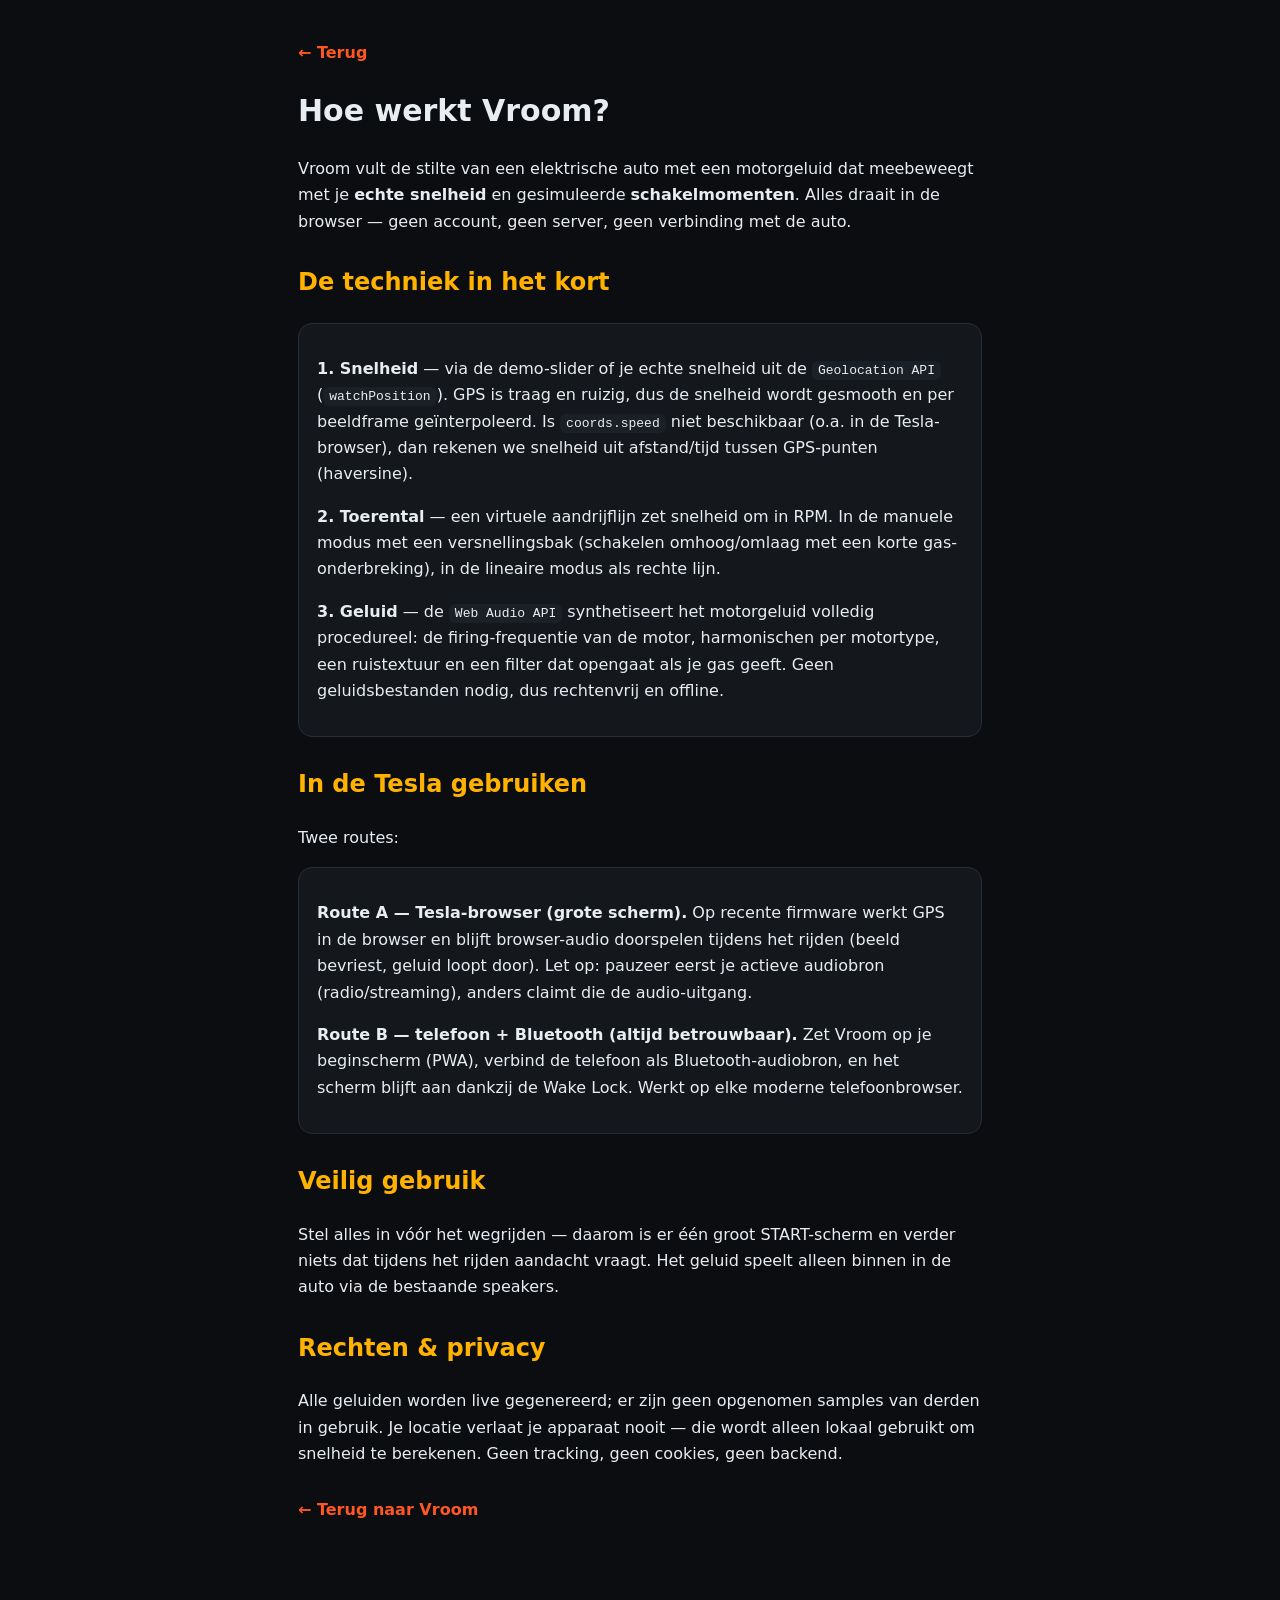
==== about.html @ e0e7636e "feat: Vroom — procedurele EV-motorgeluid PWA + GitHub Pages deploy Statische web-app (geen buildstap" ====
<!DOCTYPE html>
<html lang="nl">
<head>
  <meta charset="UTF-8" />
  <meta name="viewport" content="width=device-width, initial-scale=1.0, viewport-fit=cover" />
  <meta name="theme-color" content="#0b0d10" />
  <title>Vroom — hoe werkt het?</title>
  <link rel="stylesheet" href="./styles.css" />
  <style>
    .doc { max-width: 720px; margin: 0 auto; padding: 24px 18px 60px; line-height: 1.65; }
    .doc h1 { font-size: 30px; }
    .doc h2 { margin-top: 28px; color: var(--accent-2); }
    .doc a.back { color: var(--accent); text-decoration: none; font-weight: 700; }
    .doc code { background: var(--panel-2); padding: 2px 6px; border-radius: 6px; }
    .doc .card { background: var(--panel); border: 1px solid var(--line); border-radius: 14px; padding: 16px 18px; margin: 14px 0; }
  </style>
</head>
<body>
  <div class="doc">
    <p><a class="back" href="./index.html">← Terug</a></p>
    <h1>Hoe werkt Vroom?</h1>
    <p>Vroom vult de stilte van een elektrische auto met een motorgeluid dat
       meebeweegt met je <b>echte snelheid</b> en gesimuleerde
       <b>schakelmomenten</b>. Alles draait in de browser — geen account,
       geen server, geen verbinding met de auto.</p>

    <h2>De techniek in het kort</h2>
    <div class="card">
      <p><b>1. Snelheid</b> — via de demo-slider of je echte snelheid uit de
         <code>Geolocation API</code> (<code>watchPosition</code>). GPS is traag
         en ruizig, dus de snelheid wordt gesmooth en per beeldframe
         geïnterpoleerd. Is <code>coords.speed</code> niet beschikbaar (o.a. in
         de Tesla-browser), dan rekenen we snelheid uit afstand/tijd tussen
         GPS-punten (haversine).</p>
      <p><b>2. Toerental</b> — een virtuele aandrijflijn zet snelheid om in RPM.
         In de manuele modus met een versnellingsbak (schakelen omhoog/omlaag
         met een korte gas-onderbreking), in de lineaire modus als rechte lijn.</p>
      <p><b>3. Geluid</b> — de <code>Web Audio API</code> synthetiseert het
         motorgeluid volledig procedureel: de firing-frequentie van de motor,
         harmonischen per motortype, een ruistextuur en een filter dat opengaat
         als je gas geeft. Geen geluidsbestanden nodig, dus rechtenvrij en
         offline.</p>
    </div>

    <h2>In de Tesla gebruiken</h2>
    <p>Twee routes:</p>
    <div class="card">
      <p><b>Route A — Tesla-browser (grote scherm).</b> Op recente firmware
         werkt GPS in de browser en blijft browser-audio doorspelen tijdens het
         rijden (beeld bevriest, geluid loopt door). Let op: pauzeer eerst je
         actieve audiobron (radio/streaming), anders claimt die de
         audio-uitgang.</p>
      <p><b>Route B — telefoon + Bluetooth (altijd betrouwbaar).</b> Zet Vroom
         op je beginscherm (PWA), verbind de telefoon als Bluetooth-audiobron,
         en het scherm blijft aan dankzij de Wake Lock. Werkt op elke moderne
         telefoonbrowser.</p>
    </div>

    <h2>Veilig gebruik</h2>
    <p>Stel alles in vóór het wegrijden — daarom is er één groot START-scherm en
       verder niets dat tijdens het rijden aandacht vraagt. Het geluid speelt
       alleen binnen in de auto via de bestaande speakers.</p>

    <h2>Rechten &amp; privacy</h2>
    <p>Alle geluiden worden live gegenereerd; er zijn geen opgenomen samples van
       derden in gebruik. Je locatie verlaat je apparaat nooit — die wordt
       alleen lokaal gebruikt om snelheid te berekenen. Geen tracking, geen
       cookies, geen backend.</p>

    <p style="margin-top:30px"><a class="back" href="./index.html">← Terug naar Vroom</a></p>
  </div>
</body>
</html>
---- styles.css ----
:root {
  --bg: #0b0d10;
  --panel: #14181d;
  --panel-2: #1b2027;
  --line: #262d36;
  --text: #e8edf2;
  --muted: #8c98a6;
  --accent: #ff5722;
  --accent-2: #ffb300;
  --good: #34d399;
  --danger: #ef4444;
}

* { box-sizing: border-box; }
html, body {
  margin: 0;
  height: 100%;
  background: var(--bg);
  color: var(--text);
  font-family: system-ui, -apple-system, "Segoe UI", Roboto, sans-serif;
  -webkit-tap-highlight-color: transparent;
  overscroll-behavior: none;
}

/* ---------- START overlay ---------- */
.overlay {
  position: fixed;
  inset: 0;
  z-index: 50;
  display: grid;
  place-items: center;
  padding: 20px;
  background: radial-gradient(120% 120% at 50% 0%, #171b21 0%, #0b0d10 70%);
}
.overlay.hidden { display: none; }
.overlay-card {
  width: min(560px, 100%);
  background: var(--panel);
  border: 1px solid var(--line);
  border-radius: 20px;
  padding: 28px 26px 24px;
  text-align: center;
  box-shadow: 0 30px 80px rgba(0, 0, 0, .5);
}
.logo, .brand {
  font-weight: 900;
  letter-spacing: 3px;
  background: linear-gradient(90deg, var(--accent), var(--accent-2));
  -webkit-background-clip: text;
  background-clip: text;
  color: transparent;
}
.logo { font-size: 44px; }
.tagline { color: var(--muted); margin: 4px 0 20px; }
.checklist {
  text-align: left;
  margin: 0 auto 22px;
  max-width: 420px;
  color: var(--text);
  line-height: 1.6;
  padding-left: 22px;
}
.checklist b { color: var(--accent-2); }
.start-btn {
  width: 100%;
  padding: 20px;
  font-size: 26px;
  font-weight: 800;
  letter-spacing: 1px;
  color: #fff;
  border: none;
  border-radius: 16px;
  background: linear-gradient(90deg, var(--accent), #ff7a3d);
  cursor: pointer;
  box-shadow: 0 10px 30px rgba(255, 87, 34, .35);
}
.start-btn:active { transform: translateY(1px); }
.hint { color: var(--muted); font-size: 13px; margin: 14px 0 0; }

/* ---------- Dashboard ---------- */
.dash {
  max-width: 720px;
  margin: 0 auto;
  min-height: 100%;
  display: flex;
  flex-direction: column;
  padding: 14px 16px 20px;
}
.topbar {
  display: flex;
  align-items: center;
  justify-content: space-between;
  margin-bottom: 10px;
}
.brand { font-size: 22px; }
.stop-btn {
  padding: 10px 18px;
  font-weight: 800;
  color: #fff;
  background: var(--panel-2);
  border: 1px solid var(--line);
  border-radius: 12px;
  cursor: pointer;
}
.stop-btn:disabled { opacity: .4; cursor: default; }
body.running .stop-btn { border-color: var(--danger); color: #ffd7d2; }

/* ---------- Gauges ---------- */
.gauges {
  display: flex;
  align-items: center;
  gap: 20px;
  justify-content: center;
  flex-wrap: wrap;
  padding: 10px 0 6px;
}
.rpm-cluster { position: relative; width: 260px; height: 260px; }
.rpm-svg { width: 100%; height: 100%; transform: rotate(0deg); }
.rpm-track {
  fill: none;
  stroke: var(--panel-2);
  stroke-width: 14;
  stroke-linecap: round;
  stroke-dasharray: 407 565; /* 0.72 * 2πr */
  transform: rotate(129deg);
  transform-origin: 100px 100px;
}
.rpm-fill {
  fill: none;
  stroke: url(#g);
  stroke: var(--accent-2);
  stroke-width: 14;
  stroke-linecap: round;
  stroke-dasharray: 0 565;
  transform: rotate(129deg);
  transform-origin: 100px 100px;
  transition: stroke .2s;
}
.rpm-fill.redline { stroke: var(--danger); }
.needle line {
  stroke: var(--accent);
  stroke-width: 4;
  stroke-linecap: round;
}
.needle circle { fill: var(--accent); }
.needle {
  transform-origin: 100px 100px;
  transform: rotate(-220deg);
  transition: transform .08s linear;
}
.rpm-center {
  position: absolute;
  inset: 0;
  display: grid;
  place-content: center;
  text-align: center;
  pointer-events: none;
}
.rpm-num { font-size: 46px; font-weight: 900; font-variant-numeric: tabular-nums; }
.rpm-label { color: var(--muted); letter-spacing: 2px; font-size: 12px; }

.readouts { display: flex; flex-direction: column; gap: 12px; }
.readout {
  background: var(--panel);
  border: 1px solid var(--line);
  border-radius: 16px;
  padding: 14px 22px;
  text-align: center;
  min-width: 140px;
}
.readout.big { padding: 20px 22px; }
.ro-num { font-size: 40px; font-weight: 900; font-variant-numeric: tabular-nums; }
.readout.big .ro-num { font-size: 60px; color: var(--accent-2); }
.ro-label { color: var(--muted); font-size: 12px; letter-spacing: 1px; }

/* ---------- Controls ---------- */
.controls {
  margin-top: 14px;
  display: grid;
  gap: 14px;
  background: var(--panel);
  border: 1px solid var(--line);
  border-radius: 18px;
  padding: 16px;
}
.ctl { display: grid; gap: 8px; font-size: 15px; }
.ctl > span { color: var(--text); }
.ctl b { color: var(--accent-2); }
.sub { color: var(--muted); font-size: 12px; }
select, input[type=range] { width: 100%; }
select {
  padding: 12px;
  font-size: 16px;
  background: var(--panel-2);
  color: var(--text);
  border: 1px solid var(--line);
  border-radius: 12px;
}
input[type=range] {
  -webkit-appearance: none;
  height: 34px;
  background: transparent;
}
input[type=range]::-webkit-slider-runnable-track {
  height: 10px; border-radius: 6px; background: var(--panel-2);
}
input[type=range]::-moz-range-track {
  height: 10px; border-radius: 6px; background: var(--panel-2);
}
input[type=range]::-webkit-slider-thumb {
  -webkit-appearance: none;
  width: 30px; height: 30px; margin-top: -10px;
  border-radius: 50%;
  background: var(--accent);
  border: 3px solid #fff2;
}
input[type=range]::-moz-range-thumb {
  width: 30px; height: 30px; border: 3px solid #fff2;
  border-radius: 50%; background: var(--accent);
}
.segmented { display: flex; gap: 8px; }
.segmented label {
  flex: 1;
  text-align: center;
  padding: 12px;
  border: 1px solid var(--line);
  border-radius: 12px;
  background: var(--panel-2);
  cursor: pointer;
}
.segmented input { margin-right: 6px; }
.demo-row { display: flex; align-items: center; gap: 12px; }
.demo-row.hidden, .gps-status.hidden { display: none; }
.gps-status {
  padding: 10px 12px;
  border-radius: 10px;
  background: var(--panel-2);
  color: var(--good);
  font-size: 14px;
}
.gps-status.err { color: var(--danger); }

.foot {
  margin-top: auto;
  padding-top: 16px;
  display: flex;
  justify-content: space-between;
  color: var(--muted);
  font-size: 12px;
  gap: 10px;
  flex-wrap: wrap;
}
.foot a { color: var(--muted); }

/* Groter maken op het Tesla-scherm (breed liggend) */
@media (min-width: 900px) {
  .rpm-cluster { width: 320px; height: 320px; }
  .readout.big .ro-num { font-size: 72px; }
  .dash { max-width: 860px; }
}
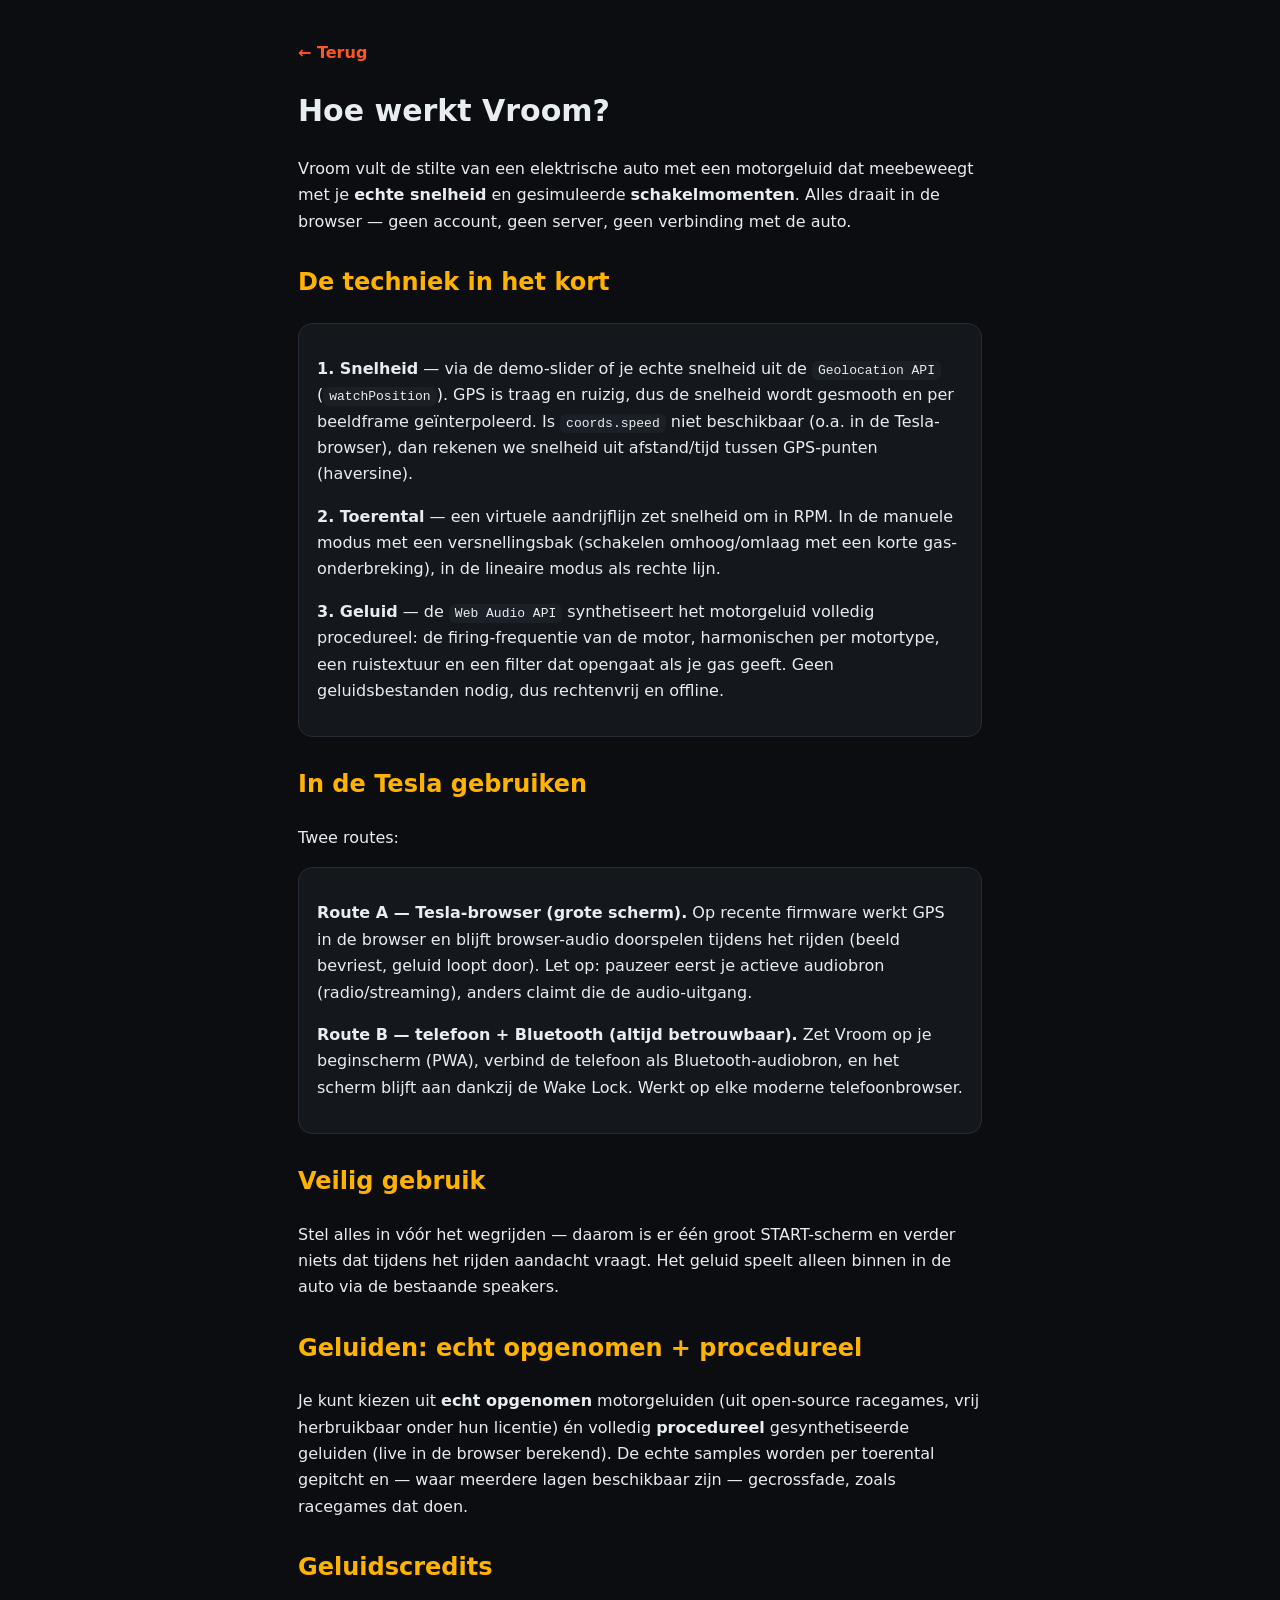
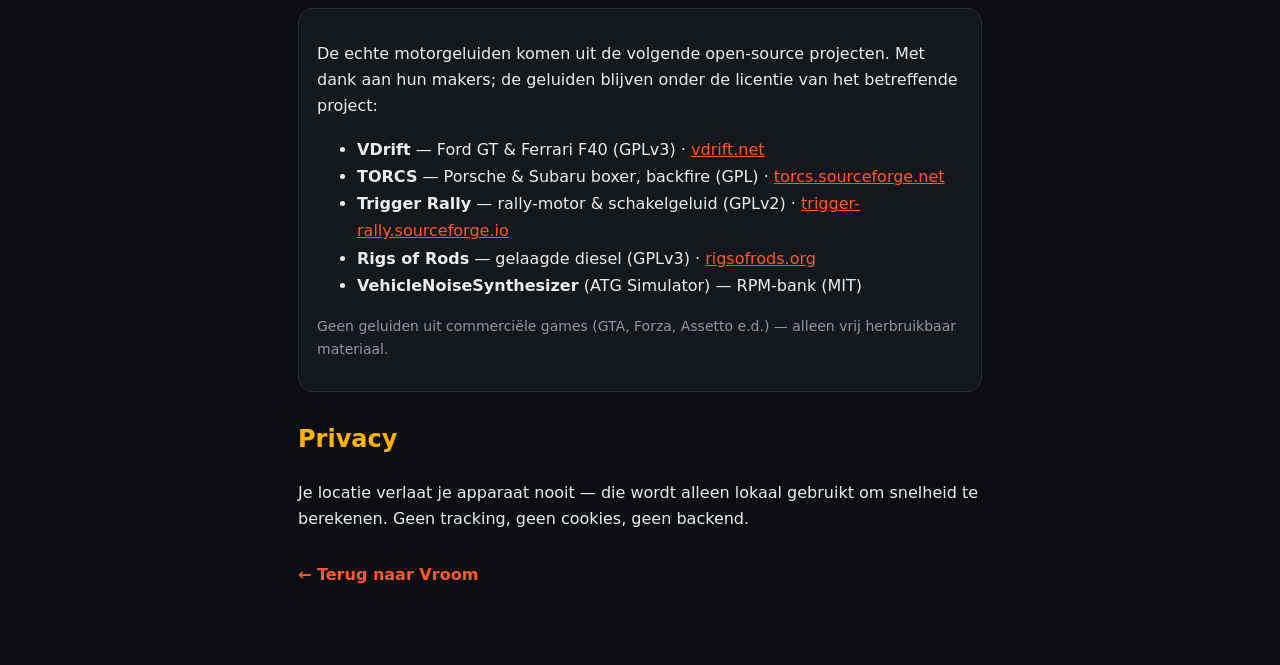
==== commit ece1c81f: "feat: echte opgenomen motorgeluiden (7 stuks) naast de synth-geluiden Toegevoegd: een sample-gebasee" ====
--- a/about.html
+++ b/about.html
@@ -61,11 +61,37 @@
        verder niets dat tijdens het rijden aandacht vraagt. Het geluid speelt
        alleen binnen in de auto via de bestaande speakers.</p>
 
-    <h2>Rechten &amp; privacy</h2>
-    <p>Alle geluiden worden live gegenereerd; er zijn geen opgenomen samples van
-       derden in gebruik. Je locatie verlaat je apparaat nooit — die wordt
-       alleen lokaal gebruikt om snelheid te berekenen. Geen tracking, geen
-       cookies, geen backend.</p>
+    <h2>Geluiden: echt opgenomen + procedureel</h2>
+    <p>Je kunt kiezen uit <b>echt opgenomen</b> motorgeluiden (uit open-source
+       racegames, vrij herbruikbaar onder hun licentie) én volledig
+       <b>procedureel</b> gesynthetiseerde geluiden (live in de browser
+       berekend). De echte samples worden per toerental gepitcht en — waar
+       meerdere lagen beschikbaar zijn — gecrossfade, zoals racegames dat doen.</p>
+
+    <h2>Geluidscredits</h2>
+    <div class="card">
+      <p>De echte motorgeluiden komen uit de volgende open-source projecten.
+         Met dank aan hun makers; de geluiden blijven onder de licentie van het
+         betreffende project:</p>
+      <ul style="line-height:1.7">
+        <li><b>VDrift</b> — Ford GT &amp; Ferrari F40 (GPLv3) ·
+          <a href="https://vdrift.net" style="color:var(--accent)">vdrift.net</a></li>
+        <li><b>TORCS</b> — Porsche &amp; Subaru boxer, backfire (GPL) ·
+          <a href="https://torcs.sourceforge.net" style="color:var(--accent)">torcs.sourceforge.net</a></li>
+        <li><b>Trigger Rally</b> — rally-motor &amp; schakelgeluid (GPLv2) ·
+          <a href="https://trigger-rally.sourceforge.io" style="color:var(--accent)">trigger-rally.sourceforge.io</a></li>
+        <li><b>Rigs of Rods</b> — gelaagde diesel (GPLv3) ·
+          <a href="https://rigsofrods.org" style="color:var(--accent)">rigsofrods.org</a></li>
+        <li><b>VehicleNoiseSynthesizer</b> (ATG Simulator) — RPM-bank (MIT)</li>
+      </ul>
+      <p style="color:var(--muted);font-size:14px">Geen geluiden uit
+         commerciële games (GTA, Forza, Assetto e.d.) — alleen vrij
+         herbruikbaar materiaal.</p>
+    </div>
+
+    <h2>Privacy</h2>
+    <p>Je locatie verlaat je apparaat nooit — die wordt alleen lokaal gebruikt
+       om snelheid te berekenen. Geen tracking, geen cookies, geen backend.</p>
 
     <p style="margin-top:30px"><a class="back" href="./index.html">← Terug naar Vroom</a></p>
   </div>
--- a/styles.css
+++ b/styles.css
@@ -12,6 +12,7 @@
 }
 
 * { box-sizing: border-box; }
+
 html, body {
   margin: 0;
   height: 100%;
@@ -22,6 +23,37 @@
   overscroll-behavior: none;
 }
 
+/* Full-screen, geen scroll: het dashboard vult altijd exact het scherm. */
+body {
+  overflow: hidden;
+  position: fixed;
+  inset: 0;
+}
+
+/* ---------- Reactieve achtergrond ---------- */
+.bg {
+  position: fixed;
+  inset: 0;
+  z-index: -1;
+  overflow: hidden;
+  background: var(--bg);
+  pointer-events: none;
+}
+.glow, .glow-red {
+  position: absolute;
+  left: 50%;
+  top: 24%;
+  width: 90vmin;
+  height: 90vmin;
+  border-radius: 50%;
+  transform: translate(-50%, -50%) scale(var(--s, 0.55));
+  opacity: var(--o, 0);
+  will-change: opacity, transform;
+  transition: opacity .12s linear, transform .12s linear;
+}
+.glow { background: radial-gradient(circle, rgba(255, 120, 40, .40) 0%, transparent 62%); }
+.glow-red { background: radial-gradient(circle, rgba(239, 68, 68, .50) 0%, transparent 62%); }
+
 /* ---------- START overlay ---------- */
 .overlay {
   position: fixed;
@@ -29,7 +61,8 @@
   z-index: 50;
   display: grid;
   place-items: center;
-  padding: 20px;
+  padding: 16px;
+  overflow: auto;
   background: radial-gradient(120% 120% at 50% 0%, #171b21 0%, #0b0d10 70%);
 }
 .overlay.hidden { display: none; }
@@ -38,7 +71,7 @@
   background: var(--panel);
   border: 1px solid var(--line);
   border-radius: 20px;
-  padding: 28px 26px 24px;
+  padding: clamp(18px, 3vh, 28px) clamp(18px, 4vw, 26px);
   text-align: center;
   box-shadow: 0 30px 80px rgba(0, 0, 0, .5);
 }
@@ -50,21 +83,22 @@
   background-clip: text;
   color: transparent;
 }
-.logo { font-size: 44px; }
-.tagline { color: var(--muted); margin: 4px 0 20px; }
+.logo { font-size: clamp(32px, 7vh, 44px); }
+.tagline { color: var(--muted); margin: 4px 0 clamp(12px, 2.5vh, 20px); }
 .checklist {
   text-align: left;
-  margin: 0 auto 22px;
+  margin: 0 auto clamp(14px, 2.5vh, 22px);
   max-width: 420px;
   color: var(--text);
-  line-height: 1.6;
+  line-height: 1.55;
   padding-left: 22px;
+  font-size: clamp(13px, 1.8vh, 15px);
 }
 .checklist b { color: var(--accent-2); }
 .start-btn {
   width: 100%;
-  padding: 20px;
-  font-size: 26px;
+  padding: clamp(14px, 2.4vh, 20px);
+  font-size: clamp(20px, 3.2vh, 26px);
   font-weight: 800;
   letter-spacing: 1px;
   color: #fff;
@@ -75,26 +109,31 @@
   box-shadow: 0 10px 30px rgba(255, 87, 34, .35);
 }
 .start-btn:active { transform: translateY(1px); }
-.hint { color: var(--muted); font-size: 13px; margin: 14px 0 0; }
-
-/* ---------- Dashboard ---------- */
-.dash {
-  max-width: 720px;
+.hint { color: var(--muted); font-size: 13px; margin: 12px 0 0; }
+
+/* ---------- App-shell: vult het scherm ---------- */
+.app {
+  height: 100vh;
+  height: 100dvh;
+  max-width: 1100px;
   margin: 0 auto;
-  min-height: 100%;
   display: flex;
   flex-direction: column;
-  padding: 14px 16px 20px;
+  padding:
+    max(10px, env(safe-area-inset-top)) max(14px, env(safe-area-inset-right))
+    max(10px, env(safe-area-inset-bottom)) max(14px, env(safe-area-inset-left));
+  gap: clamp(6px, 1.4vh, 14px);
+  overflow: hidden;
 }
 .topbar {
+  flex: 0 0 auto;
   display: flex;
   align-items: center;
   justify-content: space-between;
-  margin-bottom: 10px;
-}
-.brand { font-size: 22px; }
+}
+.brand { font-size: clamp(18px, 2.6vh, 24px); }
 .stop-btn {
-  padding: 10px 18px;
+  padding: 8px 16px;
   font-weight: 800;
   color: #fff;
   background: var(--panel-2);
@@ -105,17 +144,43 @@
 .stop-btn:disabled { opacity: .4; cursor: default; }
 body.running .stop-btn { border-color: var(--danger); color: #ffd7d2; }
 
+/* De "stage" houdt gauges + bediening en verdeelt de resterende hoogte. */
+.stage {
+  flex: 1 1 auto;
+  min-height: 0;
+  display: flex;
+  flex-direction: column;
+  gap: clamp(8px, 2vh, 18px);
+  justify-content: flex-start;
+}
+
 /* ---------- Gauges ---------- */
 .gauges {
-  display: flex;
+  flex: 1 1 auto;   /* vult de vrije ruimte; bediening blijft eronder */
+  min-height: 0;
+  display: flex;
+  flex-direction: column;
   align-items: center;
-  gap: 20px;
   justify-content: center;
-  flex-wrap: wrap;
-  padding: 10px 0 6px;
-}
-.rpm-cluster { position: relative; width: 260px; height: 260px; }
-.rpm-svg { width: 100%; height: 100%; transform: rotate(0deg); }
+  gap: clamp(8px, 1.6vh, 16px);
+  overflow: hidden;
+}
+/* De RPM-meter is de "schokdemper": hij krimpt mee met de vrije hoogte,
+   zodat de bediening altijd in beeld blijft zonder overlap of scroll. */
+.rpm-cluster {
+  position: relative;
+  flex: 1 1 auto;
+  min-height: 0;
+  width: 100%;
+  display: grid;
+  place-items: center;
+}
+.rpm-svg {
+  height: 100%;
+  width: 100%;
+  max-height: 340px;   /* niet te groot op ruime schermen */
+  /* SVG viewBox + preserveAspectRatio houdt de meter vierkant en gecentreerd */
+}
 .rpm-track {
   fill: none;
   stroke: var(--panel-2);
@@ -127,7 +192,6 @@
 }
 .rpm-fill {
   fill: none;
-  stroke: url(#g);
   stroke: var(--accent-2);
   stroke-width: 14;
   stroke-linecap: round;
@@ -137,6 +201,7 @@
   transition: stroke .2s;
 }
 .rpm-fill.redline { stroke: var(--danger); }
+.rpm-fill.shift { stroke: #fff; }
 .needle line {
   stroke: var(--accent);
   stroke-width: 4;
@@ -156,40 +221,68 @@
   text-align: center;
   pointer-events: none;
 }
-.rpm-num { font-size: 46px; font-weight: 900; font-variant-numeric: tabular-nums; }
+.rpm-num { font-size: clamp(30px, 6vh, 48px); font-weight: 900; font-variant-numeric: tabular-nums; }
 .rpm-label { color: var(--muted); letter-spacing: 2px; font-size: 12px; }
 
-.readouts { display: flex; flex-direction: column; gap: 12px; }
+/* Shift-light: knippert vlak voor redline, wordt rood bij de begrenzer. */
+.shift-light {
+  position: absolute;
+  top: 12%;
+  left: 50%;
+  transform: translateX(-50%);
+  font-weight: 900;
+  letter-spacing: 2px;
+  font-size: clamp(11px, 1.7vh, 15px);
+  color: var(--accent-2);
+  background: rgba(0, 0, 0, .25);
+  padding: 3px 12px;
+  border-radius: 20px;
+  opacity: 0;
+  pointer-events: none;
+  white-space: nowrap;
+}
+.shift-light.on { opacity: 1; animation: shiftblink .45s steps(1) infinite; }
+.shift-light.limit { color: #fff; background: var(--danger); }
+@keyframes shiftblink { 50% { opacity: .2; } }
+
+.readouts {
+  display: flex;
+  flex-direction: row;
+  gap: clamp(8px, 2vw, 16px);
+  justify-content: center;
+  width: 100%;
+}
 .readout {
   background: var(--panel);
   border: 1px solid var(--line);
   border-radius: 16px;
-  padding: 14px 22px;
+  padding: clamp(8px, 1.4vh, 14px) clamp(14px, 3vw, 22px);
   text-align: center;
-  min-width: 140px;
-}
-.readout.big { padding: 20px 22px; }
-.ro-num { font-size: 40px; font-weight: 900; font-variant-numeric: tabular-nums; }
-.readout.big .ro-num { font-size: 60px; color: var(--accent-2); }
+  min-width: 110px;
+  flex: 0 1 auto;
+}
+.ro-num { font-size: clamp(26px, 4.4vh, 42px); font-weight: 900; font-variant-numeric: tabular-nums; line-height: 1.05; }
+.readout.big .ro-num { font-size: clamp(34px, 6.2vh, 64px); color: var(--accent-2); }
 .ro-label { color: var(--muted); font-size: 12px; letter-spacing: 1px; }
 
 /* ---------- Controls ---------- */
 .controls {
-  margin-top: 14px;
+  flex: 0 0 auto;
   display: grid;
-  gap: 14px;
+  gap: clamp(8px, 1.6vh, 14px);
   background: var(--panel);
   border: 1px solid var(--line);
   border-radius: 18px;
-  padding: 16px;
-}
-.ctl { display: grid; gap: 8px; font-size: 15px; }
+  padding: clamp(10px, 1.8vh, 16px);
+  overflow: auto;
+}
+.ctl { display: grid; gap: 6px; font-size: clamp(13px, 1.8vh, 15px); }
 .ctl > span { color: var(--text); }
 .ctl b { color: var(--accent-2); }
 .sub { color: var(--muted); font-size: 12px; }
 select, input[type=range] { width: 100%; }
 select {
-  padding: 12px;
+  padding: 10px 12px;
   font-size: 16px;
   background: var(--panel-2);
   color: var(--text);
@@ -198,7 +291,8 @@
 }
 input[type=range] {
   -webkit-appearance: none;
-  height: 34px;
+  appearance: none;
+  height: 30px;
   background: transparent;
 }
 input[type=range]::-webkit-slider-runnable-track {
@@ -209,20 +303,20 @@
 }
 input[type=range]::-webkit-slider-thumb {
   -webkit-appearance: none;
-  width: 30px; height: 30px; margin-top: -10px;
+  width: 28px; height: 28px; margin-top: -9px;
   border-radius: 50%;
   background: var(--accent);
   border: 3px solid #fff2;
 }
 input[type=range]::-moz-range-thumb {
-  width: 30px; height: 30px; border: 3px solid #fff2;
+  width: 28px; height: 28px; border: 3px solid #fff2;
   border-radius: 50%; background: var(--accent);
 }
 .segmented { display: flex; gap: 8px; }
 .segmented label {
   flex: 1;
   text-align: center;
-  padding: 12px;
+  padding: 10px;
   border: 1px solid var(--line);
   border-radius: 12px;
   background: var(--panel-2);
@@ -232,7 +326,7 @@
 .demo-row { display: flex; align-items: center; gap: 12px; }
 .demo-row.hidden, .gps-status.hidden { display: none; }
 .gps-status {
-  padding: 10px 12px;
+  padding: 9px 12px;
   border-radius: 10px;
   background: var(--panel-2);
   color: var(--good);
@@ -241,20 +335,51 @@
 .gps-status.err { color: var(--danger); }
 
 .foot {
-  margin-top: auto;
-  padding-top: 16px;
+  flex: 0 0 auto;
+  padding-top: 8px;
   display: flex;
   justify-content: space-between;
+  align-items: center;
   color: var(--muted);
   font-size: 12px;
   gap: 10px;
-  flex-wrap: wrap;
 }
 .foot a { color: var(--muted); }
-
-/* Groter maken op het Tesla-scherm (breed liggend) */
-@media (min-width: 900px) {
-  .rpm-cluster { width: 320px; height: 320px; }
-  .readout.big .ro-num { font-size: 72px; }
-  .dash { max-width: 860px; }
-}
+.foot span { overflow: hidden; text-overflow: ellipsis; white-space: nowrap; }
+
+/* ---------- Landschap / breed scherm (o.a. Tesla): twee kolommen ---------- */
+@media (min-aspect-ratio: 1/1) and (min-width: 640px) {
+  .stage {
+    flex-direction: row;
+    align-items: stretch;
+    gap: clamp(12px, 2.5vw, 28px);
+  }
+  .gauges {
+    flex: 1 1 55%;
+    justify-content: center;
+    gap: clamp(10px, 2.5vh, 22px);
+  }
+  /* Ruim scherm: meter + uitlezing als één gecentreerde groep,
+     geen shrink nodig (genoeg hoogte), dus geen loshangende tegels. */
+  .rpm-cluster {
+    flex: 0 1 auto;
+    height: min(440px, 72vh);
+    width: auto;
+    aspect-ratio: 1 / 1;
+    max-width: 100%;
+  }
+  .rpm-svg { height: 100%; width: 100%; max-height: none; }
+  .controls {
+    flex: 1 1 45%;
+    align-content: start;
+    align-self: center;
+    max-height: 100%;
+  }
+  .readout.big .ro-num { font-size: clamp(40px, 9vh, 76px); }
+}
+
+/* Zeer lage landschap-schermen (telefoon liggend): compacter */
+@media (max-height: 460px) and (min-aspect-ratio: 1/1) {
+  .foot { display: none; }
+  .rpm-label { font-size: 10px; }
+}
